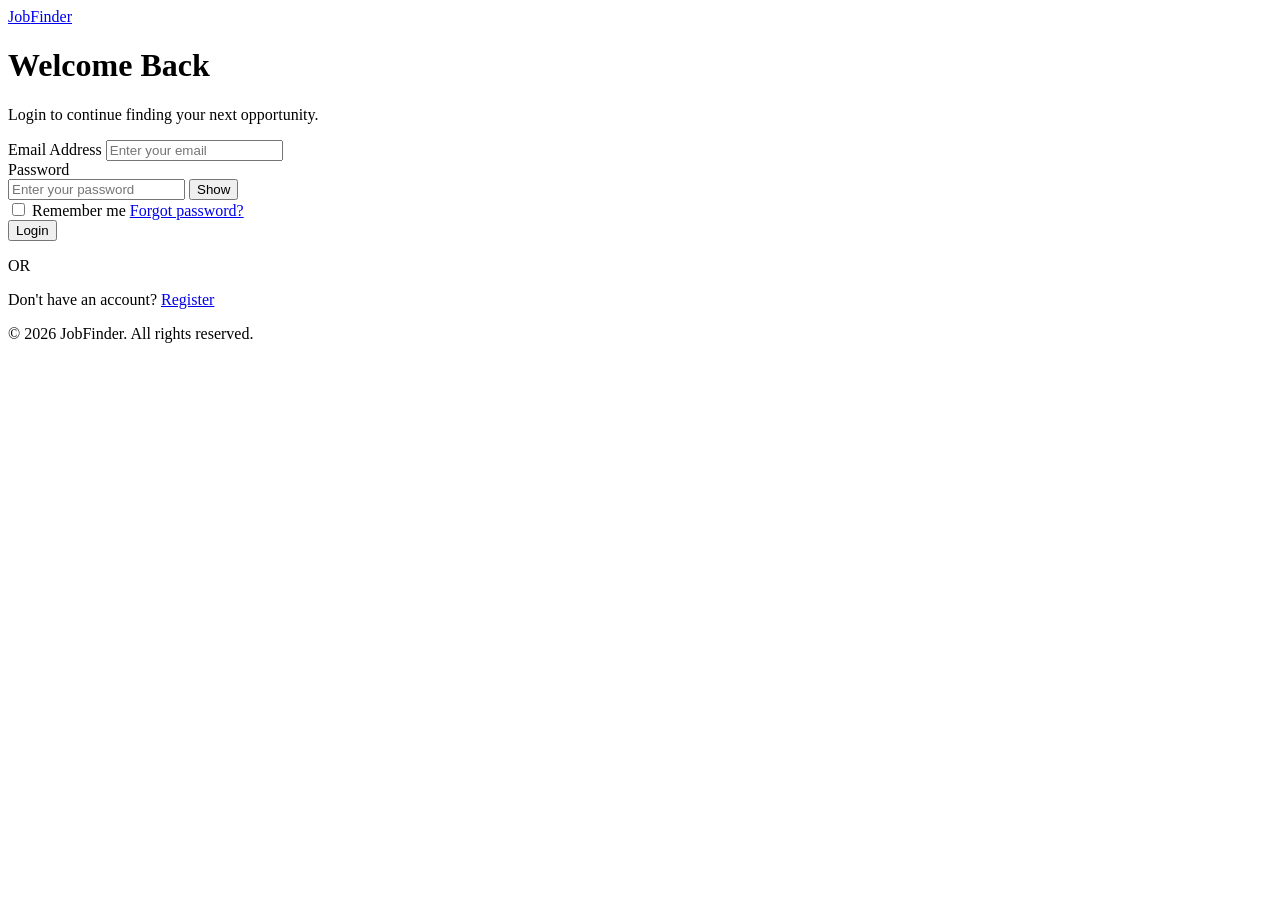
==== login.html @ 16c1c2b2 "first commit" ====
<!DOCTYPE html>
<html lang="en">
<head>
    <meta charset="UTF-8">
    <meta name="viewport" content="width=device-width, initial-scale=1.0">
    <title>Login - JobFinder</title>
    <link rel="stylesheet" href="index1.css">
</head>
<body class="auth-body">
    <div class="auth-container">
        <div class="auth-logo">
            <a href="index.html">
                <span>Job</span>Finder
            </a>
        </div>
        <div class="auth-card">
            <h1>Welcome Back</h1>
            <p class="auth-subtitle">
                Login to continue finding your next opportunity.
            </p>
            <form id="loginForm">
                <div class="form-group">
                    <label for="loginEmail">Email Address</label>
                    <input
                        type="email"
                        id="loginEmail"
                        placeholder="Enter your email"
                        required
                    >
                </div>
                <div class="form-group">
                    <label for="loginPassword">
                        Password
                    </label>
                    <div class="password-box">
                        <input
                            type="password"
                            id="loginPassword"
                            placeholder="Enter your password"
                            required
                        >
                        <button
                            type="button"
                            class="show-password"
                            onclick="togglePassword('loginPassword', this)"
                        >
                            Show
                        </button>
                    </div>
                </div>
                <div class="form-options">
                    <label>
                        <input type="checkbox" id="rememberMe">
                        Remember me
                    </label>
                    <a href="#" onclick="forgotPassword(event)">
                        Forgot password?
                    </a>
                </div>
                <button type="submit" class="auth-btn">
                    Login
                </button>
                <p id="loginMessage" class="form-message"></p>
            </form>
            <div class="auth-divider">
                <span>OR</span>
            </div>
            <p class="switch-auth">
                Don't have an account?
                <a href="register.html">
                    Register
                </a>
            </p>
        </div>
        <p class="auth-footer">
            © 2026 JobFinder. All rights reserved.
        </p>
    </div>
    <script src="index.js"></script>
</body>
</html>
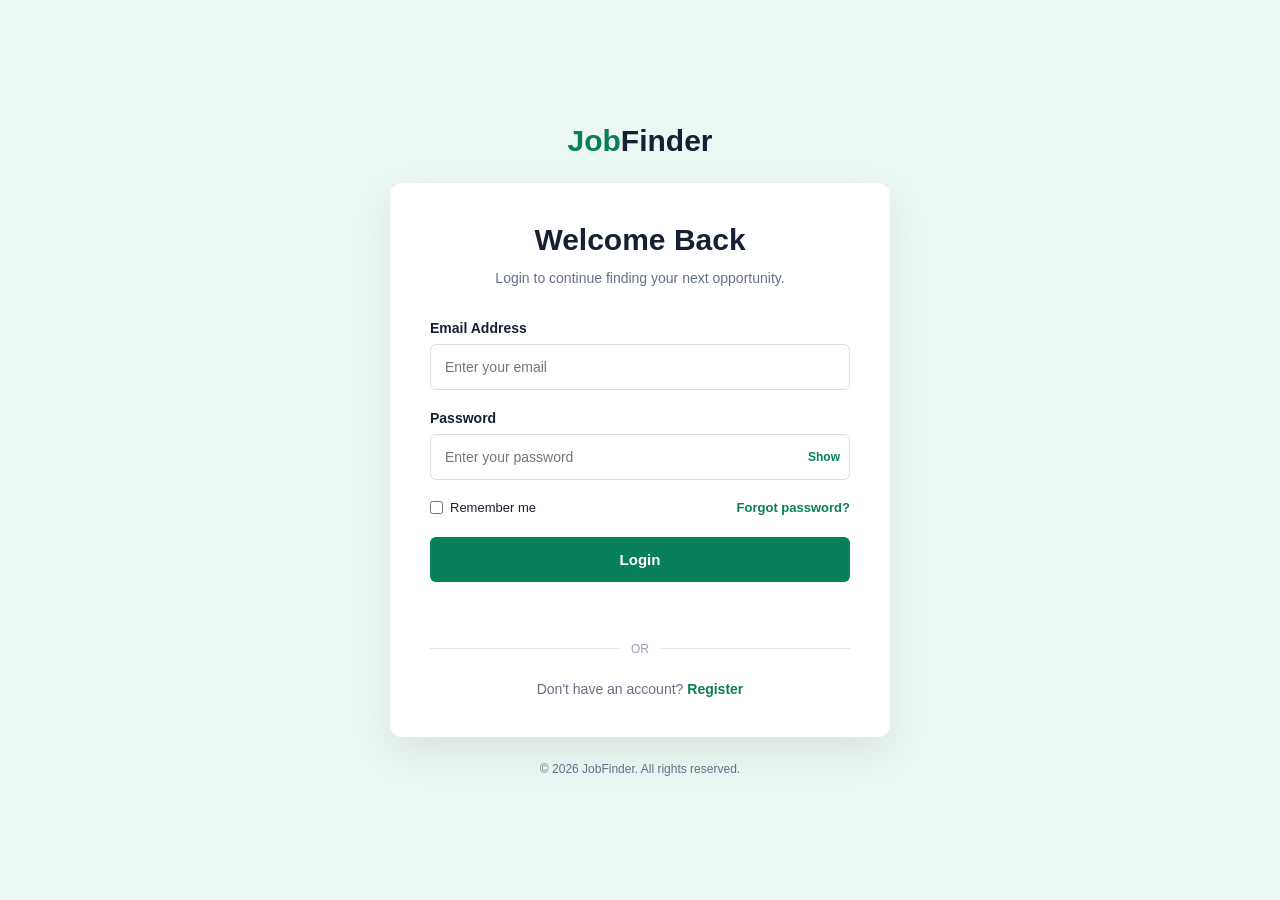
==== commit 6bb3204c: "update" ====
--- a/login.html
+++ b/login.html
@@ -4,7 +4,7 @@
     <meta charset="UTF-8">
     <meta name="viewport" content="width=device-width, initial-scale=1.0">
     <title>Login - JobFinder</title>
-    <link rel="stylesheet" href="index1.css">
+    <link rel="stylesheet" href="index.css">
 </head>
 <body class="auth-body">
     <div class="auth-container">
--- a/index.css
+++ b/index.css
@@ -0,0 +1,790 @@
+/* ================= GENERAL ================= */
+* {
+    margin: 0;
+    padding: 0;
+    box-sizing: border-box;
+}
+html {
+    scroll-behavior: smooth;
+}
+body {
+    font-family: Arial, Helvetica, sans-serif;
+    color: #172033;
+    background: #ffffff;
+}
+button,
+input,
+select {
+    font-family: inherit;
+}
+button {
+    cursor: pointer;
+}
+/* ================= NAVBAR ================= */
+.navbar {
+    width: 100%;
+    min-height: 75px;
+    display: flex;
+    align-items: center;
+    justify-content: space-between;
+    padding: 0 7%;
+    border-bottom: 1px solid #eeeeee;
+    background: white;
+    position: sticky;
+    top: 0;
+    z-index: 100;
+}
+.logo {
+    font-size: 26px;
+    font-weight: 800;
+}
+.logo span,
+.footer-logo span {
+    color: #087f5b;
+}
+.navbar nav {
+    display: flex;
+    gap: 35px;
+}
+.navbar nav a {
+    text-decoration: none;
+    color: #172033;
+    font-size: 15px;
+    font-weight: 600;
+}
+.navbar nav a:hover {
+    color: #087f5b;
+}
+.nav-buttons {
+    display: flex;
+    gap: 10px;
+}
+.login-btn,
+.register-btn {
+    padding: 11px 20px;
+    border-radius: 6px;
+    font-weight: 600;
+}
+.login-btn {
+    background: transparent;
+    border: 1px solid #087f5b;
+    color: #087f5b;
+}
+.register-btn {
+    border: none;
+    background: #087f5b;
+    color: white;
+}
+.menu-btn {
+    display: none;
+    border: none;
+    background: transparent;
+    font-size: 25px;
+}
+/* ================= HERO ================= */
+.hero {
+    background:
+        linear-gradient(rgba(11, 42, 20, 0), rgba(0, 70,20, 0)),
+        url("./images/home-hero.png") center/cover no-repeat;
+        min-height: 530px;
+        padding: 70px 7%;
+        border-radius: 0 30%;
+}
+
+/* .hero {
+    min-height: 530px;
+    background: #eaf7f2;
+    display: flex;
+    align-items: center;
+    padding: 70px 7%;
+} */
+.hero-content {
+    max-width: 1300px;
+    margin: auto;
+    width: 100%;
+    text-align: center;
+}
+.hero-small{
+    color: #ffffffa6;
+    font-size: 13px;
+    font-weight: 800;
+    letter-spacing: 1px;
+    margin-bottom: 12px;
+
+}
+.section-heading p,
+.jobs-header p,
+.about p {
+    color: #087f5b;
+    font-size: 13px;
+    font-weight: 800;
+    letter-spacing: 1px;
+    margin-bottom: 12px;
+}
+.hero h1 {
+    font-size: 58px;
+    line-height: 1.05;
+    margin-bottom: 22px;
+    color: #ffffff71;
+}
+.hero h1 span {
+    color: #087f5b;
+}
+.hero-text {
+    max-width: 650px;
+    margin: auto;
+    color: #ffffff;
+    font-size: 17px;
+    line-height: 1.7;
+}
+/* ================= SEARCH ================= */
+.search-box {
+    margin: 40px auto 0;
+    background: white;
+    padding: 10px;
+    border-radius: 10px;
+    max-width: 900px;
+    display: grid;
+    grid-template-columns: 1fr 1fr 160px;
+    gap: 8px;
+    box-shadow: 0 12px 35px rgba(0, 0, 0, 0.08);
+}
+.search-input {
+    display: flex;
+    align-items: center;
+    gap: 10px;
+    padding: 0 15px;
+    border: 1px solid #e3e6e8;
+    border-radius: 6px;
+}
+.search-input input {
+    width: 100%;
+    border: none;
+    outline: none;
+    padding: 15px 0;
+    font-size: 14px;
+}
+#searchBtn {
+    border: none;
+    border-radius: 36px;
+    background: #066c4d; 
+    color: white;
+    font-weight: 700;
+}
+#searchBtn:hover {
+    background: #0c8f68ce;
+}
+/* ================= CATEGORIES ================= */
+.categories {
+    padding: 80px 7%;
+}
+.section-heading {
+    text-align: center;
+    margin-bottom: 40px;
+}
+.section-heading h2,
+.jobs-header h2,
+.about h2 {
+    font-size: 34px;
+}
+.category-container {
+    max-width: 1100px;
+    margin: auto;
+    display: grid;
+    grid-template-columns: repeat(5, 1fr);
+    gap: 18px;
+}
+.category-card {
+    background: white;
+    border: 1px solid #e7e9eb;
+    border-radius: 10px;
+    padding: 25px 15px;
+    text-align: center;
+    transition: 0.3s;
+}
+.category-card:hover {
+    transform: translateY(-5px);
+    border-color: #087f5b;
+    box-shadow: 0 10px 25px rgba(0, 0, 0, 0.06);
+}
+.category-card span {
+    font-size: 30px;
+}
+.category-card h3 {
+    margin: 12px 0 7px;
+}
+.category-card p {
+    color: #7a8491;
+    font-size: 13px;
+}
+.category-card img{
+   width: 60px;
+    height: 60px;
+    border-radius: 50%;
+    object-fit: cover;
+    
+}
+/* ================= JOB SECTION ================= */
+.jobs-section {
+    padding: 80px 7%;
+    background: #f8f9fa;
+}
+.jobs-header {
+    max-width: 1100px;
+    margin: auto;
+    display: flex;
+    justify-content: space-between;
+    align-items: end;
+}
+.clear-btn {
+    padding: 10px 18px;
+    border: 1px solid #087f5b;
+    color: #087f5b;
+    background: white;
+    border-radius: 6px;
+}
+.filters {
+    max-width: 1100px;
+    margin: 30px auto 20px;
+    display: flex;
+    gap: 12px;
+}
+.filters select {
+    padding: 13px;
+    border: 1px solid #ddd;
+    border-radius: 6px;
+    background: white;
+    outline: none;
+}
+.job-count {
+    max-width: 1100px;
+    margin: 20px auto;
+    color: #667085;
+    font-size: 14px;
+}
+/* ================= JOB CARDS ================= */
+.jobs-container {
+    max-width: 1100px;
+    margin: auto;
+    display: grid;
+    grid-template-columns: repeat(2, 1fr);
+    gap: 18px;
+}
+.job-card {
+    background: white;
+    border: 1px solid #e5e7eb;
+    border-radius: 10px;
+    padding: 25px;
+    transition: 0.3s;
+}
+.job-card:hover {
+    transform: translateY(-3px);
+    box-shadow: 0 10px 25px rgba(0, 0, 0, 0.06);
+}
+.job-top {
+    display: flex;
+    gap: 15px;
+    align-items: center;
+    margin-bottom: 20px;
+}
+.company-logo {
+    width: 55px;
+    height: 55px;
+    background: #eaf7f2;
+    border-radius: 8px;
+    display: flex;
+    align-items: center;
+    justify-content: center;
+    font-size: 25px;
+}
+.job-company {
+    color: #667085;
+    font-size: 14px;
+}
+.job-title {
+    font-size: 20px;
+    margin-bottom: 15px;
+}
+.job-info {
+    display: flex;
+    flex-wrap: wrap;
+    gap: 12px;
+    color: #667085;
+    font-size: 13px;
+    margin-bottom: 20px;
+}
+.job-description {
+    color: #667085;
+    line-height: 1.6;
+    font-size: 14px;
+    margin-bottom: 20px;
+}
+.job-bottom {
+    display: flex;
+    justify-content: space-between;
+    align-items: center;
+}
+.salary {
+    color: #087f5b;
+    font-weight: 700;
+}
+.view-btn {
+    border: none;
+    background: #087f5b;
+    color: white;
+    padding: 10px 17px;
+    border-radius: 5px;
+    font-weight: 600;
+}
+/* ================= NO JOBS ================= */
+.no-jobs {
+    display: none;
+    text-align: center;
+    padding: 60px 20px;
+}
+.no-jobs p {
+    color: #667085;
+    margin-top: 10px;
+}
+/* ================= COMPANIES ================= */
+.companies {
+    padding: 80px 7%;
+}
+.company-container {
+    max-width: 1000px;
+    margin: auto;
+    display: grid;
+    grid-template-columns: repeat(4, 1fr);
+    gap: 20px;
+}
+.company {
+    text-align: center;
+    padding: 30px 15px;
+    border: 1px solid #e7e9eb;
+    border-radius: 10px;
+    font-size: 35px;
+}
+.company h3 {
+    font-size: 16px;
+    margin-top: 15px;
+}
+/* ================= ABOUT ================= */
+.about {
+    background: #172033;
+    color: white;
+    padding: 80px 7%;
+    display: grid;
+    grid-template-columns: 1fr 1fr;
+    gap: 80px;
+    align-items: center;
+}
+.about p:last-child {
+    color: #cbd0d8;
+    line-height: 1.8;
+}
+
+/* .company-logo img{
+   width: 100%;
+   height: 100%;
+   object-fit: contain;
+   border-radius: 8px;
+} */
+.company-logo img {
+    width: 60px;
+    height: 60px;
+    border-radius: 50%;
+    object-fit: cover;
+}
+/* ================= FOOTER ================= */
+footer {
+    background: #101624;
+    color: #9ca3af;
+    padding: 30px 7%;
+    display: flex;
+    justify-content: space-between;
+    align-items: center;
+}
+.footer-logo {
+    color: white;
+    font-size: 23px;
+    font-weight: 800;
+}
+/* ================= MODAL ================= */
+.modal {
+    display: none;
+    position: fixed;
+    inset: 0;
+    background: rgba(0, 0, 0, 0.55);
+    z-index: 200;
+    padding: 20px;
+    overflow-y: auto;
+}
+.modal-content {
+    background: white;
+    max-width: 700px;
+    margin: 60px auto;
+    border-radius: 12px;
+    padding: 35px;
+    position: relative;
+}
+.close-modal {
+    position: absolute;
+    top: 15px;
+    right: 20px;
+    border: none;
+    background: transparent;
+    font-size: 30px;
+}
+.modal-content h2 {
+    margin-bottom: 10px;
+}
+.modal-content h3 {
+    margin: 25px 0 10px;
+}
+.modal-content p {
+    color: #667085;
+    line-height: 1.7;
+}
+.modal-content ul {
+    padding-left: 20px;
+    line-height: 2;
+    color: #667085;
+}
+.apply-btn {
+    margin-top: 25px;
+    width: 100%;
+    padding: 14px;
+    border: none;
+    background: #087f5b;
+    color: white;
+    border-radius: 6px;
+    font-weight: 700;
+}
+/* ================= TABLET ================= */
+@media (max-width: 900px) {
+    .navbar {
+        padding: 0 5%;
+    }
+    .navbar nav,
+    .nav-buttons {
+        display: none;
+    }
+    .menu-btn {
+        display: block;
+    }
+    .hero h1 {
+        font-size: 45px;
+    }
+    .category-container {
+        grid-template-columns: repeat(3, 1fr);
+    }
+    .jobs-container {
+        grid-template-columns: 1fr;
+    }
+    .company-container {
+        grid-template-columns: repeat(2, 1fr);
+    }
+    .about {
+        grid-template-columns: 1fr;
+        gap: 25px;
+    }
+}
+/* ================= MOBILE ================= */
+@media (max-width: 600px) {
+    .navbar {
+        min-height: 65px;
+        padding: 0 20px;
+    }
+    .logo {
+        font-size: 22px;
+    }
+    .hero {
+        padding: 55px 20px;
+        min-height: auto;
+    }
+    .hero h1 {
+        font-size: 38px;
+    }
+    .hero-text {
+        font-size: 15px;
+    }
+    .search-box {
+        grid-template-columns: 1fr;
+        padding: 12px;
+    }
+    #searchBtn {
+        padding: 15px;
+    }
+    .categories,
+    .jobs-section,
+    .companies,
+    .about {
+        padding: 60px 20px;
+    }
+    .section-heading h2,
+    .jobs-header h2,
+    .about h2 {
+        font-size: 28px;
+    }
+    .category-container {
+        grid-template-columns: repeat(2, 1fr);
+    }
+    .category-card {
+        padding: 20px 10px;
+    }
+    .jobs-header {
+        align-items: start;
+        gap: 15px;
+        flex-direction: column;
+    }
+    .filters {
+        flex-direction: column;
+    }
+    .filters select {
+        width: 100%;
+    }
+    .job-card {
+        padding: 20px;
+    }
+    .job-bottom {
+        gap: 15px;
+        align-items: start;
+        flex-direction: column;
+    }
+    .view-btn {
+        width: 100%;
+    }
+    .company-container {
+        grid-template-columns: 1fr 1fr;
+    }
+    footer {
+        flex-direction: column;
+        gap: 15px;
+        text-align: center;
+    }
+}
+/* ================= SMALL PHONES ================= */
+@media (max-width: 350px) {
+    .hero h1 {
+        font-size: 32px;
+    }
+    .category-container {
+        grid-template-columns: 1fr;
+    }
+    .company-container {
+        grid-template-columns: 1fr;
+    }
+    .job-title {
+        font-size: 18px;
+    }
+}
+
+/* =====================================================
+   LOGIN & REGISTER
+===================================================== */
+.auth-body {
+    min-height: 100vh;
+    background: #eaf7f2;
+    display: flex;
+    justify-content: center;
+    align-items: center;
+    padding: 40px 20px;
+}
+.auth-container {
+    width: 100%;
+    max-width: 500px;
+    text-align: center;
+}
+.auth-logo {
+    margin-bottom: 25px;
+}
+.auth-logo a {
+    text-decoration: none;
+    color: #172033;
+    font-size: 30px;
+    font-weight: 800;
+}
+.auth-logo span {
+    color: #087f5b;
+}
+.auth-card {
+    background: white;
+    border-radius: 12px;
+    padding: 40px;
+    text-align: left;
+    box-shadow: 0 15px 40px rgba(0, 0, 0, 0.08);
+}
+.auth-card h1 {
+    text-align: center;
+    font-size: 30px;
+    margin-bottom: 10px;
+}
+.auth-subtitle {
+    text-align: center;
+    color: #667085;
+    font-size: 14px;
+    margin-bottom: 30px;
+    line-height: 1.6;
+}
+/* FORM */
+.form-group {
+    margin-bottom: 20px;
+}
+.form-group label {
+    display: block;
+    margin-bottom: 8px;
+    font-size: 14px;
+    font-weight: 600;
+}
+.form-group input {
+    width: 100%;
+    padding: 14px;
+    border: 1px solid #d9dde2;
+    border-radius: 6px;
+    outline: none;
+    font-size: 14px;
+}
+.form-group input:focus {
+    border-color: #087f5b;
+    box-shadow: 0 0 0 2px rgba(8, 127, 91, 0.08);
+}
+/* FIRST + LAST NAME */
+.form-row {
+    display: grid;
+    grid-template-columns: 1fr 1fr;
+    gap: 15px;
+}
+/* PASSWORD */
+.password-box {
+    position: relative;
+}
+.password-box input {
+    padding-right: 65px;
+}
+.show-password {
+    position: absolute;
+    right: 10px;
+    top: 50%;
+    transform: translateY(-50%);
+    border: none;
+    background: transparent;
+    color: #087f5b;
+    font-size: 12px;
+    font-weight: 700;
+}
+/* OPTIONS */
+.form-options {
+    display: flex;
+    justify-content: space-between;
+    align-items: center;
+    font-size: 13px;
+    margin-bottom: 22px;
+}
+.form-options label {
+    display: flex;
+    gap: 7px;
+    align-items: center;
+}
+.form-options a,
+.switch-auth a {
+    color: #087f5b;
+    font-weight: 700;
+    text-decoration: none;
+}
+/* TERMS */
+.terms {
+    display: flex;
+    gap: 8px;
+    align-items: flex-start;
+    font-size: 13px;
+    color: #667085;
+    margin-bottom: 22px;
+}
+.terms input {
+    margin-top: 2px;
+}
+/* AUTH BUTTON */
+.auth-btn {
+    width: 100%;
+    padding: 14px;
+    border: none;
+    border-radius: 6px;
+    background: #087f5b;
+    color: white;
+    font-size: 15px;
+    font-weight: 700;
+}
+.auth-btn:hover {
+    background: #066c4d;
+}
+/* MESSAGE */
+.form-message {
+    text-align: center;
+    margin-top: 15px;
+    font-size: 14px;
+    min-height: 20px;
+}
+/* DIVIDER */
+.auth-divider {
+    display: flex;
+    align-items: center;
+    gap: 12px;
+    margin: 25px 0;
+    color: #98a2b3;
+    font-size: 12px;
+}
+.auth-divider::before,
+.auth-divider::after {
+    content: "";
+    height: 1px;
+    background: #e5e7eb;
+    flex: 1;
+}
+/* SWITCH */
+.switch-auth {
+    text-align: center;
+    color: #667085;
+    font-size: 14px;
+}
+/* FOOTER */
+.auth-footer {
+    color: #667085;
+    font-size: 12px;
+    margin-top: 25px;
+}
+/* MOBILE */
+@media (max-width: 500px) {
+    .auth-body {
+        padding: 25px 15px;
+        align-items: flex-start;
+    }
+    .auth-container {
+        margin-top: 20px;
+    }
+    .auth-card {
+        padding: 28px 20px;
+    }
+    .auth-card h1 {
+        font-size: 26px;
+    }
+    .form-row {
+        grid-template-columns: 1fr;
+        gap: 0;
+    }
+    .form-options {
+        gap: 10px;
+        align-items: flex-start;
+    }
+}
+/* VERY SMALL PHONES */
+@media (max-width: 350px) {
+    .auth-card {
+        padding: 25px 16px;
+    }
+    .auth-logo a {
+        font-size: 26px;
+    }
+    .auth-card h1 {
+        font-size: 24px;
+    }
+}
